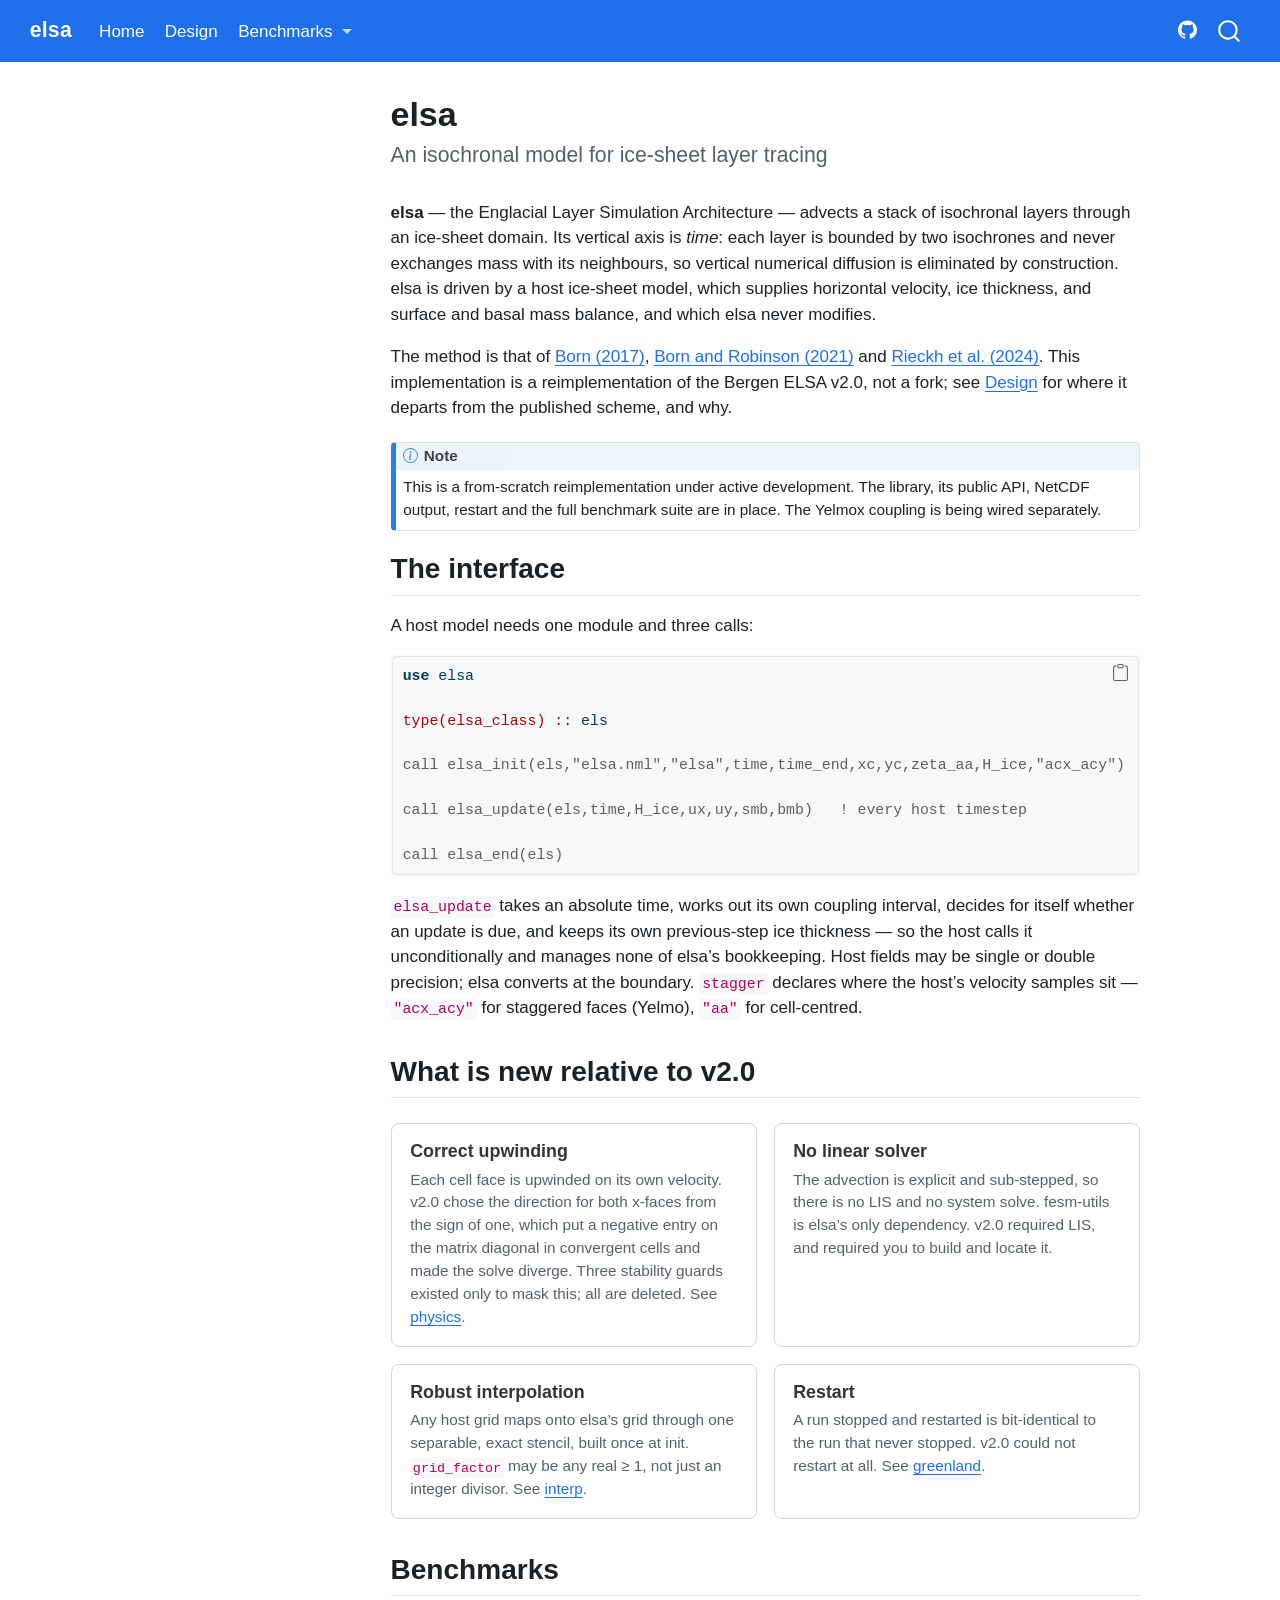
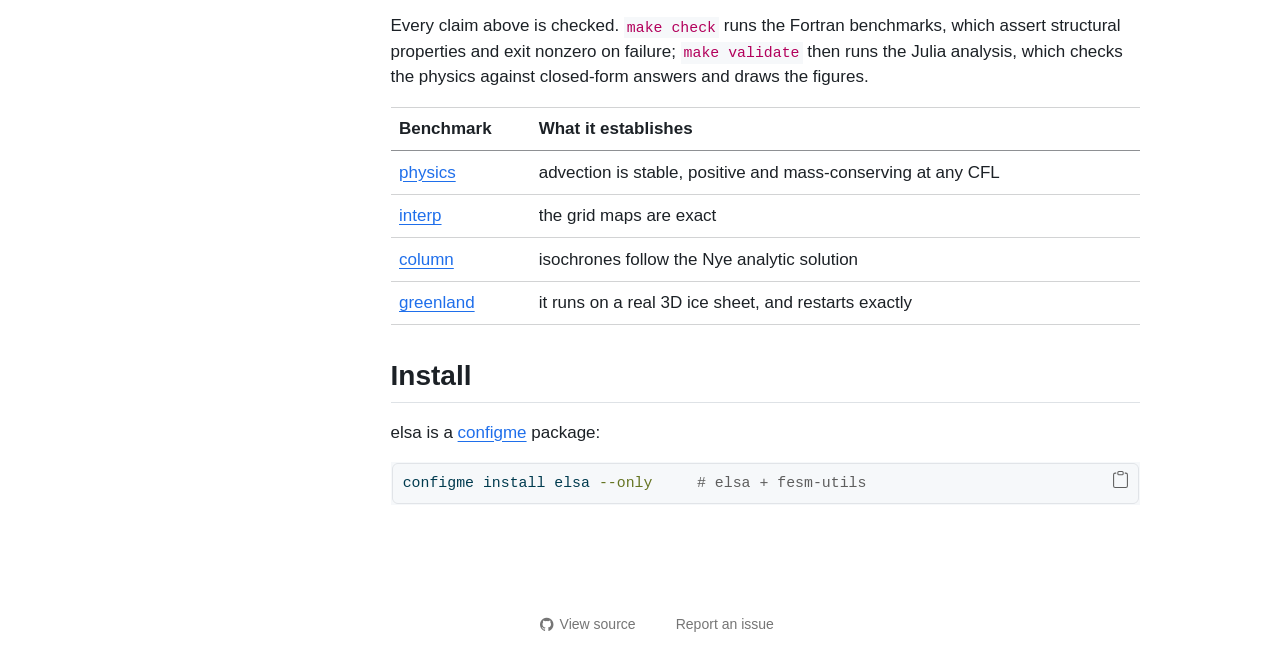
==== index.html @ 22ad540d "Built site for gh-pages" ====
<!DOCTYPE html>
<html xmlns="http://www.w3.org/1999/xhtml" lang="en" xml:lang="en"><head>

<meta charset="utf-8">
<meta name="generator" content="quarto-1.9.38">

<meta name="viewport" content="width=device-width, initial-scale=1.0, user-scalable=yes">


<title>elsa</title>
<style>
/* Default styles provided by pandoc.
** See https://pandoc.org/MANUAL.html#variables-for-html for config info.
*/
code{white-space: pre-wrap;}
span.smallcaps{font-variant: small-caps;}
div.columns{display: flex; gap: min(4vw, 1.5em);}
div.column{flex: auto; overflow-x: auto;}
div.hanging-indent{margin-left: 1.5em; text-indent: -1.5em;}
ul.task-list{list-style: none;}
ul.task-list li input[type="checkbox"] {
  width: 0.8em;
  margin: 0 0.8em 0.2em -1em; /* quarto-specific, see https://github.com/quarto-dev/quarto-cli/issues/4556 */ 
  vertical-align: middle;
}
/* CSS for syntax highlighting */
html { -webkit-text-size-adjust: 100%; }
pre > code.sourceCode { white-space: pre; position: relative; }
pre > code.sourceCode > span { display: inline-block; line-height: 1.25; }
pre > code.sourceCode > span:empty { height: 1.2em; }
.sourceCode { overflow: visible; }
code.sourceCode > span { color: inherit; text-decoration: inherit; }
div.sourceCode { margin: 1em 0; }
pre.sourceCode { margin: 0; }
@media screen {
div.sourceCode { overflow: auto; }
}
@media print {
pre > code.sourceCode { white-space: pre-wrap; }
pre > code.sourceCode > span { text-indent: -5em; padding-left: 5em; }
}
pre.numberSource code
  { counter-reset: source-line 0; }
pre.numberSource code > span
  { position: relative; left: -4em; counter-increment: source-line; }
pre.numberSource code > span > a:first-child::before
  { content: counter(source-line);
    position: relative; left: -1em; text-align: right; vertical-align: baseline;
    border: none; display: inline-block;
    -webkit-touch-callout: none; -webkit-user-select: none;
    -khtml-user-select: none; -moz-user-select: none;
    -ms-user-select: none; user-select: none;
    padding: 0 4px; width: 4em;
  }
pre.numberSource { margin-left: 3em;  padding-left: 4px; }
div.sourceCode
  {   }
@media screen {
pre > code.sourceCode > span > a:first-child::before { text-decoration: underline; }
}
</style>


<script src="site_libs/quarto-nav/quarto-nav.js"></script>
<script src="site_libs/quarto-nav/headroom.min.js"></script>
<script src="site_libs/clipboard/clipboard.min.js"></script>
<script src="site_libs/quarto-search/autocomplete.umd.js"></script>
<script src="site_libs/quarto-search/fuse.min.js"></script>
<script src="site_libs/quarto-search/quarto-search.js"></script>
<meta name="quarto:offset" content="./">
<script src="site_libs/quarto-html/quarto.js" type="module"></script>
<script src="site_libs/quarto-html/tabsets/tabsets.js" type="module"></script>
<script src="site_libs/quarto-html/popper.min.js"></script>
<script src="site_libs/quarto-html/tippy.umd.min.js"></script>
<script src="site_libs/quarto-html/anchor.min.js"></script>
<link href="site_libs/quarto-html/tippy.css" rel="stylesheet">
<link href="site_libs/quarto-html/quarto-syntax-highlighting-87aa3f3d30365e420552d067b3910e07.css" rel="stylesheet" id="quarto-text-highlighting-styles">
<script src="site_libs/bootstrap/bootstrap.min.js"></script>
<link href="site_libs/bootstrap/bootstrap-icons.css" rel="stylesheet">
<link href="site_libs/bootstrap/bootstrap-e913f0b6503cdf3d29a396f382914efc.min.css" rel="stylesheet" append-hash="true" id="quarto-bootstrap" data-mode="light">
<script id="quarto-search-options" type="application/json">{
  "location": "navbar",
  "copy-button": false,
  "collapse-after": 3,
  "panel-placement": "end",
  "type": "overlay",
  "limit": 50,
  "keyboard-shortcut": [
    "f",
    "/",
    "s"
  ],
  "show-item-context": false,
  "language": {
    "search-no-results-text": "No results",
    "search-matching-documents-text": "matching documents",
    "search-copy-link-title": "Copy link to search",
    "search-hide-matches-text": "Hide additional matches",
    "search-more-match-text": "more match in this document",
    "search-more-matches-text": "more matches in this document",
    "search-clear-button-title": "Clear",
    "search-text-placeholder": "",
    "search-detached-cancel-button-title": "Cancel",
    "search-submit-button-title": "Submit",
    "search-label": "Search"
  }
}</script>


</head>

<body class="nav-sidebar floating nav-fixed fullcontent quarto-light">

<div id="quarto-search-results"></div>
  <header id="quarto-header" class="headroom fixed-top">
    <nav class="navbar navbar-expand-lg " data-bs-theme="dark">
      <div class="navbar-container container-fluid">
      <div class="navbar-brand-container mx-auto">
    <a class="navbar-brand" href="./index.html">
    <span class="navbar-title">elsa</span>
    </a>
  </div>
            <div id="quarto-search" class="" title="Search"></div>
          <button class="navbar-toggler" type="button" data-bs-toggle="collapse" data-bs-target="#navbarCollapse" aria-controls="navbarCollapse" role="menu" aria-expanded="false" aria-label="Toggle navigation" onclick="if (window.quartoToggleHeadroom) { window.quartoToggleHeadroom(); }">
  <span class="navbar-toggler-icon"></span>
</button>
          <div class="collapse navbar-collapse" id="navbarCollapse">
            <ul class="navbar-nav navbar-nav-scroll me-auto">
  <li class="nav-item">
    <a class="nav-link active" href="./index.html" aria-current="page"> 
<span class="menu-text">Home</span></a>
  </li>  
  <li class="nav-item">
    <a class="nav-link" href="./design.html"> 
<span class="menu-text">Design</span></a>
  </li>  
  <li class="nav-item dropdown ">
    <a class="nav-link dropdown-toggle" href="#" id="nav-menu-benchmarks" role="link" data-bs-toggle="dropdown" aria-expanded="false">
 <span class="menu-text">Benchmarks</span>
    </a>
    <ul class="dropdown-menu" aria-labelledby="nav-menu-benchmarks">    
        <li>
    <a class="dropdown-item" href="./benchmarks/physics.html">
 <span class="dropdown-text">physics — advection &amp; layer kernels</span></a>
  </li>  
        <li>
    <a class="dropdown-item" href="./benchmarks/interp.html">
 <span class="dropdown-text">interp — grid mapping</span></a>
  </li>  
        <li>
    <a class="dropdown-item" href="./benchmarks/column.html">
 <span class="dropdown-text">column — Nye analytic</span></a>
  </li>  
        <li>
    <a class="dropdown-item" href="./benchmarks/greenland.html">
 <span class="dropdown-text">greenland — 3D offline</span></a>
  </li>  
    </ul>
  </li>
</ul>
            <ul class="navbar-nav navbar-nav-scroll ms-auto">
  <li class="nav-item compact">
    <a class="nav-link" href="https://github.com/fesmc/elsa"> <i class="bi bi-github" role="img" aria-label="GitHub">
</i> 
<span class="menu-text"></span></a>
  </li>  
</ul>
          </div> <!-- /navcollapse -->
            <div class="quarto-navbar-tools">
</div>
      </div> <!-- /container-fluid -->
    </nav>
  <nav class="quarto-secondary-nav">
    <div class="container-fluid d-flex">
      <button type="button" class="quarto-btn-toggle btn" data-bs-toggle="collapse" role="button" data-bs-target=".quarto-sidebar-collapse-item" aria-controls="quarto-sidebar" aria-expanded="false" aria-label="Toggle sidebar navigation" onclick="if (window.quartoToggleHeadroom) { window.quartoToggleHeadroom(); }">
        <i class="bi bi-layout-text-sidebar-reverse"></i>
      </button>
        <nav class="quarto-page-breadcrumbs" aria-label="breadcrumb"><ol class="breadcrumb"><li class="breadcrumb-item">elsa</li></ol></nav>
        <a class="flex-grow-1" role="navigation" data-bs-toggle="collapse" data-bs-target=".quarto-sidebar-collapse-item" aria-controls="quarto-sidebar" aria-expanded="false" aria-label="Toggle sidebar navigation" onclick="if (window.quartoToggleHeadroom) { window.quartoToggleHeadroom(); }">      
        </a>
    </div>
  </nav>
</header>
<!-- content -->
<div id="quarto-content" class="quarto-container page-columns page-rows-contents page-layout-article page-navbar">
<!-- sidebar -->
  <nav id="quarto-sidebar" class="sidebar collapse collapse-horizontal quarto-sidebar-collapse-item sidebar-navigation floating overflow-auto">
</nav>
<div id="quarto-sidebar-glass" class="quarto-sidebar-collapse-item" data-bs-toggle="collapse" data-bs-target=".quarto-sidebar-collapse-item"></div>
<!-- margin-sidebar -->
    
<!-- main -->
<main class="content" id="quarto-document-content">

<header id="title-block-header" class="quarto-title-block default">
<div class="quarto-title">
<h1 class="title">elsa</h1>
<p class="subtitle lead">An isochronal model for ice-sheet layer tracing</p>
</div>



<div class="quarto-title-meta">

    
  
    
  </div>
  


</header>


<p><strong>elsa</strong> — the Englacial Layer Simulation Architecture — advects a stack of isochronal layers through an ice-sheet domain. Its vertical axis is <em>time</em>: each layer is bounded by two isochrones and never exchanges mass with its neighbours, so vertical numerical diffusion is eliminated by construction. elsa is driven by a host ice-sheet model, which supplies horizontal velocity, ice thickness, and surface and basal mass balance, and which elsa never modifies.</p>
<p>The method is that of <a href="https://doi.org/10.1017/jog.2016.111">Born (2017)</a>, <a href="https://doi.org/10.5194/tc-15-4539-2021">Born and Robinson (2021)</a> and <a href="https://doi.org/10.5194/gmd-17-6987-2024">Rieckh et al.&nbsp;(2024)</a>. This implementation is a reimplementation of the Bergen ELSA v2.0, not a fork; see <a href="./design.html">Design</a> for where it departs from the published scheme, and why.</p>
<div class="callout callout-style-default callout-note callout-titled">
<div class="callout-header d-flex align-content-center">
<div class="callout-icon-container">
<i class="callout-icon"></i>
</div>
<div class="callout-title-container flex-fill">
Note
</div>
</div>
<div class="callout-body-container callout-body">
<p>This is a from-scratch reimplementation under active development. The library, its public API, NetCDF output, restart and the full benchmark suite are in place. The Yelmox coupling is being wired separately.</p>
</div>
</div>
<section id="the-interface" class="level2">
<h2 class="anchored" data-anchor-id="the-interface">The interface</h2>
<p>A host model needs one module and three calls:</p>
<div class="code-copy-outer-scaffold"><div class="sourceCode" id="cb1"><pre class="sourceCode fortran code-with-copy"><code class="sourceCode fortranfixed"><span id="cb1-1"><a href="#cb1-1" aria-hidden="true" tabindex="-1"></a><span class="kw">use</span> elsa</span>
<span id="cb1-2"><a href="#cb1-2" aria-hidden="true" tabindex="-1"></a></span>
<span id="cb1-3"><a href="#cb1-3" aria-hidden="true" tabindex="-1"></a><span class="dt">type(elsa_class)</span> <span class="dt">::</span> els</span>
<span id="cb1-4"><a href="#cb1-4" aria-hidden="true" tabindex="-1"></a></span>
<span id="cb1-5"><a href="#cb1-5" aria-hidden="true" tabindex="-1"></a><span class="co">call elsa_init(els,"elsa.nml","elsa",time,time_end,xc,yc,zeta_aa,H_ice,"acx_acy")</span></span>
<span id="cb1-6"><a href="#cb1-6" aria-hidden="true" tabindex="-1"></a></span>
<span id="cb1-7"><a href="#cb1-7" aria-hidden="true" tabindex="-1"></a><span class="co">call elsa_update(els,time,H_ice,ux,uy,smb,bmb)   ! every host timestep</span></span>
<span id="cb1-8"><a href="#cb1-8" aria-hidden="true" tabindex="-1"></a></span>
<span id="cb1-9"><a href="#cb1-9" aria-hidden="true" tabindex="-1"></a><span class="co">call elsa_end(els)</span></span></code></pre></div><button title="Copy to Clipboard" class="code-copy-button"><i class="bi"></i></button></div>
<p><code>elsa_update</code> takes an absolute time, works out its own coupling interval, decides for itself whether an update is due, and keeps its own previous-step ice thickness — so the host calls it unconditionally and manages none of elsa’s bookkeeping. Host fields may be single or double precision; elsa converts at the boundary. <code>stagger</code> declares where the host’s velocity samples sit — <code>"acx_acy"</code> for staggered faces (Yelmo), <code>"aa"</code> for cell-centred.</p>
</section>
<section id="what-is-new-relative-to-v2.0" class="level2">
<h2 class="anchored" data-anchor-id="what-is-new-relative-to-v2.0">What is new relative to v2.0</h2>
<div class="pkg-grid">
<section id="correct-upwinding" class="level3 pkg-card">
<h3 class="anchored" data-anchor-id="correct-upwinding">Correct upwinding</h3>
<p>Each cell face is upwinded on its own velocity. v2.0 chose the direction for both x-faces from the sign of one, which put a negative entry on the matrix diagonal in convergent cells and made the solve diverge. Three stability guards existed only to mask this; all are deleted. See <a href="./benchmarks/physics.html">physics</a>.</p>
</section>
<section id="no-linear-solver" class="level3 pkg-card">
<h3 class="anchored" data-anchor-id="no-linear-solver">No linear solver</h3>
<p>The advection is explicit and sub-stepped, so there is no LIS and no system solve. fesm-utils is elsa’s only dependency. v2.0 required LIS, and required you to build and locate it.</p>
</section>
<section id="robust-interpolation" class="level3 pkg-card">
<h3 class="anchored" data-anchor-id="robust-interpolation">Robust interpolation</h3>
<p>Any host grid maps onto elsa’s grid through one separable, exact stencil, built once at init. <code>grid_factor</code> may be any real ≥ 1, not just an integer divisor. See <a href="./benchmarks/interp.html">interp</a>.</p>
</section>
<section id="restart" class="level3 pkg-card">
<h3 class="anchored" data-anchor-id="restart">Restart</h3>
<p>A run stopped and restarted is bit-identical to the run that never stopped. v2.0 could not restart at all. See <a href="./benchmarks/greenland.html">greenland</a>.</p>
</section>
</div>
</section>
<section id="benchmarks" class="level2">
<h2 class="anchored" data-anchor-id="benchmarks">Benchmarks</h2>
<p>Every claim above is checked. <code>make check</code> runs the Fortran benchmarks, which assert structural properties and exit nonzero on failure; <code>make validate</code> then runs the Julia analysis, which checks the physics against closed-form answers and draws the figures.</p>
<table class="caption-top table">
<thead>
<tr class="header">
<th>Benchmark</th>
<th>What it establishes</th>
</tr>
</thead>
<tbody>
<tr class="odd">
<td><a href="./benchmarks/physics.html">physics</a></td>
<td>advection is stable, positive and mass-conserving at any CFL</td>
</tr>
<tr class="even">
<td><a href="./benchmarks/interp.html">interp</a></td>
<td>the grid maps are exact</td>
</tr>
<tr class="odd">
<td><a href="./benchmarks/column.html">column</a></td>
<td>isochrones follow the Nye analytic solution</td>
</tr>
<tr class="even">
<td><a href="./benchmarks/greenland.html">greenland</a></td>
<td>it runs on a real 3D ice sheet, and restarts exactly</td>
</tr>
</tbody>
</table>
</section>
<section id="install" class="level2">
<h2 class="anchored" data-anchor-id="install">Install</h2>
<p>elsa is a <a href="https://github.com/fesmc/configme">configme</a> package:</p>
<div class="code-copy-outer-scaffold"><div class="sourceCode" id="cb2"><pre class="sourceCode bash code-with-copy"><code class="sourceCode bash"><span id="cb2-1"><a href="#cb2-1" aria-hidden="true" tabindex="-1"></a><span class="ex">configme</span> install elsa <span class="at">--only</span>     <span class="co"># elsa + fesm-utils</span></span></code></pre></div><button title="Copy to Clipboard" class="code-copy-button"><i class="bi"></i></button></div>


</section>

</main> <!-- /main -->
<script id="quarto-html-after-body" type="application/javascript">
  window.document.addEventListener("DOMContentLoaded", function (event) {
    const icon = "";
    const anchorJS = new window.AnchorJS();
    anchorJS.options = {
      placement: 'right',
      icon: icon
    };
    anchorJS.add('.anchored');
    const isCodeAnnotation = (el) => {
      for (const clz of el.classList) {
        if (clz.startsWith('code-annotation-')) {                     
          return true;
        }
      }
      return false;
    }
    const onCopySuccess = function(e) {
      // button target
      const button = e.trigger;
      // don't keep focus
      button.blur();
      // flash "checked"
      button.classList.add('code-copy-button-checked');
      var currentTitle = button.getAttribute("title");
      button.setAttribute("title", "Copied!");
      let tooltip;
      if (window.bootstrap) {
        button.setAttribute("data-bs-toggle", "tooltip");
        button.setAttribute("data-bs-placement", "left");
        button.setAttribute("data-bs-title", "Copied!");
        tooltip = new bootstrap.Tooltip(button, 
          { trigger: "manual", 
            customClass: "code-copy-button-tooltip",
            offset: [0, -8]});
        tooltip.show();    
      }
      setTimeout(function() {
        if (tooltip) {
          tooltip.hide();
          button.removeAttribute("data-bs-title");
          button.removeAttribute("data-bs-toggle");
          button.removeAttribute("data-bs-placement");
        }
        button.setAttribute("title", currentTitle);
        button.classList.remove('code-copy-button-checked');
      }, 1000);
      // clear code selection
      e.clearSelection();
    }
    const getTextToCopy = function(trigger) {
      const outerScaffold = trigger.parentElement.cloneNode(true);
      const codeEl = outerScaffold.querySelector('code');
      for (const childEl of codeEl.children) {
        if (isCodeAnnotation(childEl)) {
          childEl.remove();
        }
      }
      return codeEl.innerText;
    }
    const clipboard = new window.ClipboardJS('.code-copy-button:not([data-in-quarto-modal])', {
      text: getTextToCopy
    });
    clipboard.on('success', onCopySuccess);
    if (window.document.getElementById('quarto-embedded-source-code-modal')) {
      const clipboardModal = new window.ClipboardJS('.code-copy-button[data-in-quarto-modal]', {
        text: getTextToCopy,
        container: window.document.getElementById('quarto-embedded-source-code-modal')
      });
      clipboardModal.on('success', onCopySuccess);
    }
      var localhostRegex = new RegExp(/^(?:http|https):\/\/localhost\:?[0-9]*\//);
      var mailtoRegex = new RegExp(/^mailto:/);
        var filterRegex = new RegExp("https:\/\/fesmc\.github\.io\/elsa\/");
      var isInternal = (href) => {
          return filterRegex.test(href) || localhostRegex.test(href) || mailtoRegex.test(href);
      }
      // Inspect non-navigation links and adorn them if external
     var links = window.document.querySelectorAll('a[href]:not(.nav-link):not(.navbar-brand):not(.toc-action):not(.sidebar-link):not(.sidebar-item-toggle):not(.pagination-link):not(.no-external):not([aria-hidden]):not(.dropdown-item):not(.quarto-navigation-tool):not(.about-link)');
      for (var i=0; i<links.length; i++) {
        const link = links[i];
        if (!isInternal(link.href)) {
          // undo the damage that might have been done by quarto-nav.js in the case of
          // links that we want to consider external
          if (link.dataset.originalHref !== undefined) {
            link.href = link.dataset.originalHref;
          }
        }
      }
    function tippyHover(el, contentFn, onTriggerFn, onUntriggerFn) {
      const config = {
        allowHTML: true,
        maxWidth: 500,
        delay: 100,
        arrow: false,
        appendTo: function(el) {
            return el.parentElement;
        },
        interactive: true,
        interactiveBorder: 10,
        theme: 'quarto',
        placement: 'bottom-start',
      };
      if (contentFn) {
        config.content = contentFn;
      }
      if (onTriggerFn) {
        config.onTrigger = onTriggerFn;
      }
      if (onUntriggerFn) {
        config.onUntrigger = onUntriggerFn;
      }
      window.tippy(el, config); 
    }
    const noterefs = window.document.querySelectorAll('a[role="doc-noteref"]');
    for (var i=0; i<noterefs.length; i++) {
      const ref = noterefs[i];
      tippyHover(ref, function() {
        // use id or data attribute instead here
        let href = ref.getAttribute('data-footnote-href') || ref.getAttribute('href');
        try { href = new URL(href).hash; } catch {}
        const id = href.replace(/^#\/?/, "");
        const note = window.document.getElementById(id);
        if (note) {
          return note.innerHTML;
        } else {
          return "";
        }
      });
    }
    const xrefs = window.document.querySelectorAll('a.quarto-xref');
    const processXRef = (id, note) => {
      // Strip column container classes
      const stripColumnClz = (el) => {
        el.classList.remove("page-full", "page-columns");
        if (el.children) {
          for (const child of el.children) {
            stripColumnClz(child);
          }
        }
      }
      stripColumnClz(note)
      if (id === null || id.startsWith('sec-')) {
        // Special case sections, only their first couple elements
        const container = document.createElement("div");
        if (note.children && note.children.length > 2) {
          container.appendChild(note.children[0].cloneNode(true));
          for (let i = 1; i < note.children.length; i++) {
            const child = note.children[i];
            if (child.tagName === "P" && child.innerText === "") {
              continue;
            } else {
              container.appendChild(child.cloneNode(true));
              break;
            }
          }
          if (window.Quarto?.typesetMath) {
            window.Quarto.typesetMath(container);
          }
          return container.innerHTML
        } else {
          if (window.Quarto?.typesetMath) {
            window.Quarto.typesetMath(note);
          }
          return note.innerHTML;
        }
      } else {
        // Remove any anchor links if they are present
        const anchorLink = note.querySelector('a.anchorjs-link');
        if (anchorLink) {
          anchorLink.remove();
        }
        if (window.Quarto?.typesetMath) {
          window.Quarto.typesetMath(note);
        }
        if (note.classList.contains("callout")) {
          return note.outerHTML;
        } else {
          return note.innerHTML;
        }
      }
    }
    for (var i=0; i<xrefs.length; i++) {
      const xref = xrefs[i];
      tippyHover(xref, undefined, function(instance) {
        instance.disable();
        let url = xref.getAttribute('href');
        let hash = undefined; 
        if (url.startsWith('#')) {
          hash = url;
        } else {
          try { hash = new URL(url).hash; } catch {}
        }
        if (hash) {
          const id = hash.replace(/^#\/?/, "");
          const note = window.document.getElementById(id);
          if (note !== null) {
            try {
              const html = processXRef(id, note.cloneNode(true));
              instance.setContent(html);
            } finally {
              instance.enable();
              instance.show();
            }
          } else {
            // See if we can fetch this
            fetch(url.split('#')[0])
            .then(res => res.text())
            .then(html => {
              const parser = new DOMParser();
              const htmlDoc = parser.parseFromString(html, "text/html");
              const note = htmlDoc.getElementById(id);
              if (note !== null) {
                const html = processXRef(id, note);
                instance.setContent(html);
              } 
            }).finally(() => {
              instance.enable();
              instance.show();
            });
          }
        } else {
          // See if we can fetch a full url (with no hash to target)
          // This is a special case and we should probably do some content thinning / targeting
          fetch(url)
          .then(res => res.text())
          .then(html => {
            const parser = new DOMParser();
            const htmlDoc = parser.parseFromString(html, "text/html");
            const note = htmlDoc.querySelector('main.content');
            if (note !== null) {
              // This should only happen for chapter cross references
              // (since there is no id in the URL)
              // remove the first header
              if (note.children.length > 0 && note.children[0].tagName === "HEADER") {
                note.children[0].remove();
              }
              const html = processXRef(null, note);
              instance.setContent(html);
            } 
          }).finally(() => {
            instance.enable();
            instance.show();
          });
        }
      }, function(instance) {
      });
    }
        let selectedAnnoteEl;
        const selectorForAnnotation = ( cell, annotation) => {
          let cellAttr = 'data-code-cell="' + cell + '"';
          let lineAttr = 'data-code-annotation="' +  annotation + '"';
          const selector = 'span[' + cellAttr + '][' + lineAttr + ']';
          return selector;
        }
        const selectCodeLines = (annoteEl) => {
          const doc = window.document;
          const targetCell = annoteEl.getAttribute("data-target-cell");
          const targetAnnotation = annoteEl.getAttribute("data-target-annotation");
          const annoteSpan = window.document.querySelector(selectorForAnnotation(targetCell, targetAnnotation));
          const lines = annoteSpan.getAttribute("data-code-lines").split(",");
          const lineIds = lines.map((line) => {
            return targetCell + "-" + line;
          })
          let top = null;
          let height = null;
          let parent = null;
          if (lineIds.length > 0) {
              //compute the position of the single el (top and bottom and make a div)
              const el = window.document.getElementById(lineIds[0]);
              top = el.offsetTop;
              height = el.offsetHeight;
              parent = el.parentElement.parentElement;
            if (lineIds.length > 1) {
              const lastEl = window.document.getElementById(lineIds[lineIds.length - 1]);
              const bottom = lastEl.offsetTop + lastEl.offsetHeight;
              height = bottom - top;
            }
            if (top !== null && height !== null && parent !== null) {
              // cook up a div (if necessary) and position it 
              let div = window.document.getElementById("code-annotation-line-highlight");
              if (div === null) {
                div = window.document.createElement("div");
                div.setAttribute("id", "code-annotation-line-highlight");
                div.style.position = 'absolute';
                parent.appendChild(div);
              }
              div.style.top = top - 2 + "px";
              div.style.height = height + 4 + "px";
              div.style.left = 0;
              let gutterDiv = window.document.getElementById("code-annotation-line-highlight-gutter");
              if (gutterDiv === null) {
                gutterDiv = window.document.createElement("div");
                gutterDiv.setAttribute("id", "code-annotation-line-highlight-gutter");
                gutterDiv.style.position = 'absolute';
                const codeCell = window.document.getElementById(targetCell);
                const gutter = codeCell.querySelector('.code-annotation-gutter');
                gutter.appendChild(gutterDiv);
              }
              gutterDiv.style.top = top - 2 + "px";
              gutterDiv.style.height = height + 4 + "px";
            }
            selectedAnnoteEl = annoteEl;
          }
        };
        const unselectCodeLines = () => {
          const elementsIds = ["code-annotation-line-highlight", "code-annotation-line-highlight-gutter"];
          elementsIds.forEach((elId) => {
            const div = window.document.getElementById(elId);
            if (div) {
              div.remove();
            }
          });
          selectedAnnoteEl = undefined;
        };
          // Handle positioning of the toggle
      window.addEventListener(
        "resize",
        throttle(() => {
          elRect = undefined;
          if (selectedAnnoteEl) {
            selectCodeLines(selectedAnnoteEl);
          }
        }, 10)
      );
      function throttle(fn, ms) {
      let throttle = false;
      let timer;
        return (...args) => {
          if(!throttle) { // first call gets through
              fn.apply(this, args);
              throttle = true;
          } else { // all the others get throttled
              if(timer) clearTimeout(timer); // cancel #2
              timer = setTimeout(() => {
                fn.apply(this, args);
                timer = throttle = false;
              }, ms);
          }
        };
      }
        // Attach click handler to the DT
        const annoteDls = window.document.querySelectorAll('dt[data-target-cell]');
        for (const annoteDlNode of annoteDls) {
          annoteDlNode.addEventListener('click', (event) => {
            const clickedEl = event.target;
            if (clickedEl !== selectedAnnoteEl) {
              unselectCodeLines();
              const activeEl = window.document.querySelector('dt[data-target-cell].code-annotation-active');
              if (activeEl) {
                activeEl.classList.remove('code-annotation-active');
              }
              selectCodeLines(clickedEl);
              clickedEl.classList.add('code-annotation-active');
            } else {
              // Unselect the line
              unselectCodeLines();
              clickedEl.classList.remove('code-annotation-active');
            }
          });
        }
    const findCites = (el) => {
      const parentEl = el.parentElement;
      if (parentEl) {
        const cites = parentEl.dataset.cites;
        if (cites) {
          return {
            el,
            cites: cites.split(' ')
          };
        } else {
          return findCites(el.parentElement)
        }
      } else {
        return undefined;
      }
    };
    var bibliorefs = window.document.querySelectorAll('a[role="doc-biblioref"]');
    for (var i=0; i<bibliorefs.length; i++) {
      const ref = bibliorefs[i];
      const citeInfo = findCites(ref);
      if (citeInfo) {
        tippyHover(citeInfo.el, function() {
          var popup = window.document.createElement('div');
          citeInfo.cites.forEach(function(cite) {
            var citeDiv = window.document.createElement('div');
            citeDiv.classList.add('hanging-indent');
            citeDiv.classList.add('csl-entry');
            var biblioDiv = window.document.getElementById('ref-' + cite);
            if (biblioDiv) {
              citeDiv.innerHTML = biblioDiv.innerHTML;
            }
            popup.appendChild(citeDiv);
          });
          return popup.innerHTML;
        });
      }
    }
  });
  </script>
</div> <!-- /content -->




<footer class="footer"><div class="nav-footer"><div class="nav-footer-center"><div class="toc-actions"><ul><li><a href="https://github.com/fesmc/elsa/blob/main/index.qmd" class="toc-action"><i class="bi bi-github"></i>View source</a></li><li><a href="https://github.com/fesmc/elsa/issues/new" class="toc-action"><i class="bi empty"></i>Report an issue</a></li></ul></div></div></div></footer></body></html>
---- site_libs/quarto-html/tippy.css ----
.tippy-box[data-animation=fade][data-state=hidden]{opacity:0}[data-tippy-root]{max-width:calc(100vw - 10px)}.tippy-box{position:relative;background-color:#333;color:#fff;border-radius:4px;font-size:14px;line-height:1.4;white-space:normal;outline:0;transition-property:transform,visibility,opacity}.tippy-box[data-placement^=top]>.tippy-arrow{bottom:0}.tippy-box[data-placement^=top]>.tippy-arrow:before{bottom:-7px;left:0;border-width:8px 8px 0;border-top-color:initial;transform-origin:center top}.tippy-box[data-placement^=bottom]>.tippy-arrow{top:0}.tippy-box[data-placement^=bottom]>.tippy-arrow:before{top:-7px;left:0;border-width:0 8px 8px;border-bottom-color:initial;transform-origin:center bottom}.tippy-box[data-placement^=left]>.tippy-arrow{right:0}.tippy-box[data-placement^=left]>.tippy-arrow:before{border-width:8px 0 8px 8px;border-left-color:initial;right:-7px;transform-origin:center left}.tippy-box[data-placement^=right]>.tippy-arrow{left:0}.tippy-box[data-placement^=right]>.tippy-arrow:before{left:-7px;border-width:8px 8px 8px 0;border-right-color:initial;transform-origin:center right}.tippy-box[data-inertia][data-state=visible]{transition-timing-function:cubic-bezier(.54,1.5,.38,1.11)}.tippy-arrow{width:16px;height:16px;color:#333}.tippy-arrow:before{content:"";position:absolute;border-color:transparent;border-style:solid}.tippy-content{position:relative;padding:5px 9px;z-index:1}
---- site_libs/quarto-html/quarto-syntax-highlighting-87aa3f3d30365e420552d067b3910e07.css ----
/* quarto syntax highlight colors */
:root {
  --quarto-hl-ot-color: #003B4F;
  --quarto-hl-at-color: #657422;
  --quarto-hl-ss-color: #20794D;
  --quarto-hl-an-color: #5E5E5E;
  --quarto-hl-fu-color: #4758AB;
  --quarto-hl-st-color: #20794D;
  --quarto-hl-cf-color: #003B4F;
  --quarto-hl-op-color: #5E5E5E;
  --quarto-hl-er-color: #AD0000;
  --quarto-hl-bn-color: #AD0000;
  --quarto-hl-al-color: #AD0000;
  --quarto-hl-va-color: #111111;
  --quarto-hl-bu-color: inherit;
  --quarto-hl-ex-color: inherit;
  --quarto-hl-pp-color: #AD0000;
  --quarto-hl-in-color: #5E5E5E;
  --quarto-hl-vs-color: #20794D;
  --quarto-hl-wa-color: #5E5E5E;
  --quarto-hl-do-color: #5E5E5E;
  --quarto-hl-im-color: #00769E;
  --quarto-hl-ch-color: #20794D;
  --quarto-hl-dt-color: #AD0000;
  --quarto-hl-fl-color: #AD0000;
  --quarto-hl-co-color: #5E5E5E;
  --quarto-hl-cv-color: #5E5E5E;
  --quarto-hl-cn-color: #8f5902;
  --quarto-hl-sc-color: #5E5E5E;
  --quarto-hl-dv-color: #AD0000;
  --quarto-hl-kw-color: #003B4F;
}

/* other quarto variables */
:root {
  --quarto-font-monospace: "SFMono-Regular", "Menlo", "Consolas", monospace;
}

/* syntax highlight based on Pandoc's rules */
pre > code.sourceCode > span {
  color: #003B4F;
}

code.sourceCode > span {
  color: #003B4F;
}

div.sourceCode,
div.sourceCode pre.sourceCode {
  color: #003B4F;
}

/* Normal */
code span {
  color: #003B4F;
}

/* Alert */
code span.al {
  color: #AD0000;
  font-style: inherit;
}

/* Annotation */
code span.an {
  color: #5E5E5E;
  font-style: inherit;
}

/* Attribute */
code span.at {
  color: #657422;
  font-style: inherit;
}

/* BaseN */
code span.bn {
  color: #AD0000;
  font-style: inherit;
}

/* BuiltIn */
code span.bu {
  font-style: inherit;
}

/* ControlFlow */
code span.cf {
  color: #003B4F;
  font-weight: bold;
  font-style: inherit;
}

/* Char */
code span.ch {
  color: #20794D;
  font-style: inherit;
}

/* Constant */
code span.cn {
  color: #8f5902;
  font-style: inherit;
}

/* Comment */
code span.co {
  color: #5E5E5E;
  font-style: inherit;
}

/* CommentVar */
code span.cv {
  color: #5E5E5E;
  font-style: italic;
}

/* Documentation */
code span.do {
  color: #5E5E5E;
  font-style: italic;
}

/* DataType */
code span.dt {
  color: #AD0000;
  font-style: inherit;
}

/* DecVal */
code span.dv {
  color: #AD0000;
  font-style: inherit;
}

/* Error */
code span.er {
  color: #AD0000;
  font-style: inherit;
}

/* Extension */
code span.ex {
  font-style: inherit;
}

/* Float */
code span.fl {
  color: #AD0000;
  font-style: inherit;
}

/* Function */
code span.fu {
  color: #4758AB;
  font-style: inherit;
}

/* Import */
code span.im {
  color: #00769E;
  font-style: inherit;
}

/* Information */
code span.in {
  color: #5E5E5E;
  font-style: inherit;
}

/* Keyword */
code span.kw {
  color: #003B4F;
  font-weight: bold;
  font-style: inherit;
}

/* Operator */
code span.op {
  color: #5E5E5E;
  font-style: inherit;
}

/* Other */
code span.ot {
  color: #003B4F;
  font-style: inherit;
}

/* Preprocessor */
code span.pp {
  color: #AD0000;
  font-style: inherit;
}

/* SpecialChar */
code span.sc {
  color: #5E5E5E;
  font-style: inherit;
}

/* SpecialString */
code span.ss {
  color: #20794D;
  font-style: inherit;
}

/* String */
code span.st {
  color: #20794D;
  font-style: inherit;
}

/* Variable */
code span.va {
  color: #111111;
  font-style: inherit;
}

/* VerbatimString */
code span.vs {
  color: #20794D;
  font-style: inherit;
}

/* Warning */
code span.wa {
  color: #5E5E5E;
  font-style: italic;
}

.prevent-inlining {
  content: "</";
}

/*# sourceMappingURL=845fda553ff2853b015956b11ad54a41.css.map */
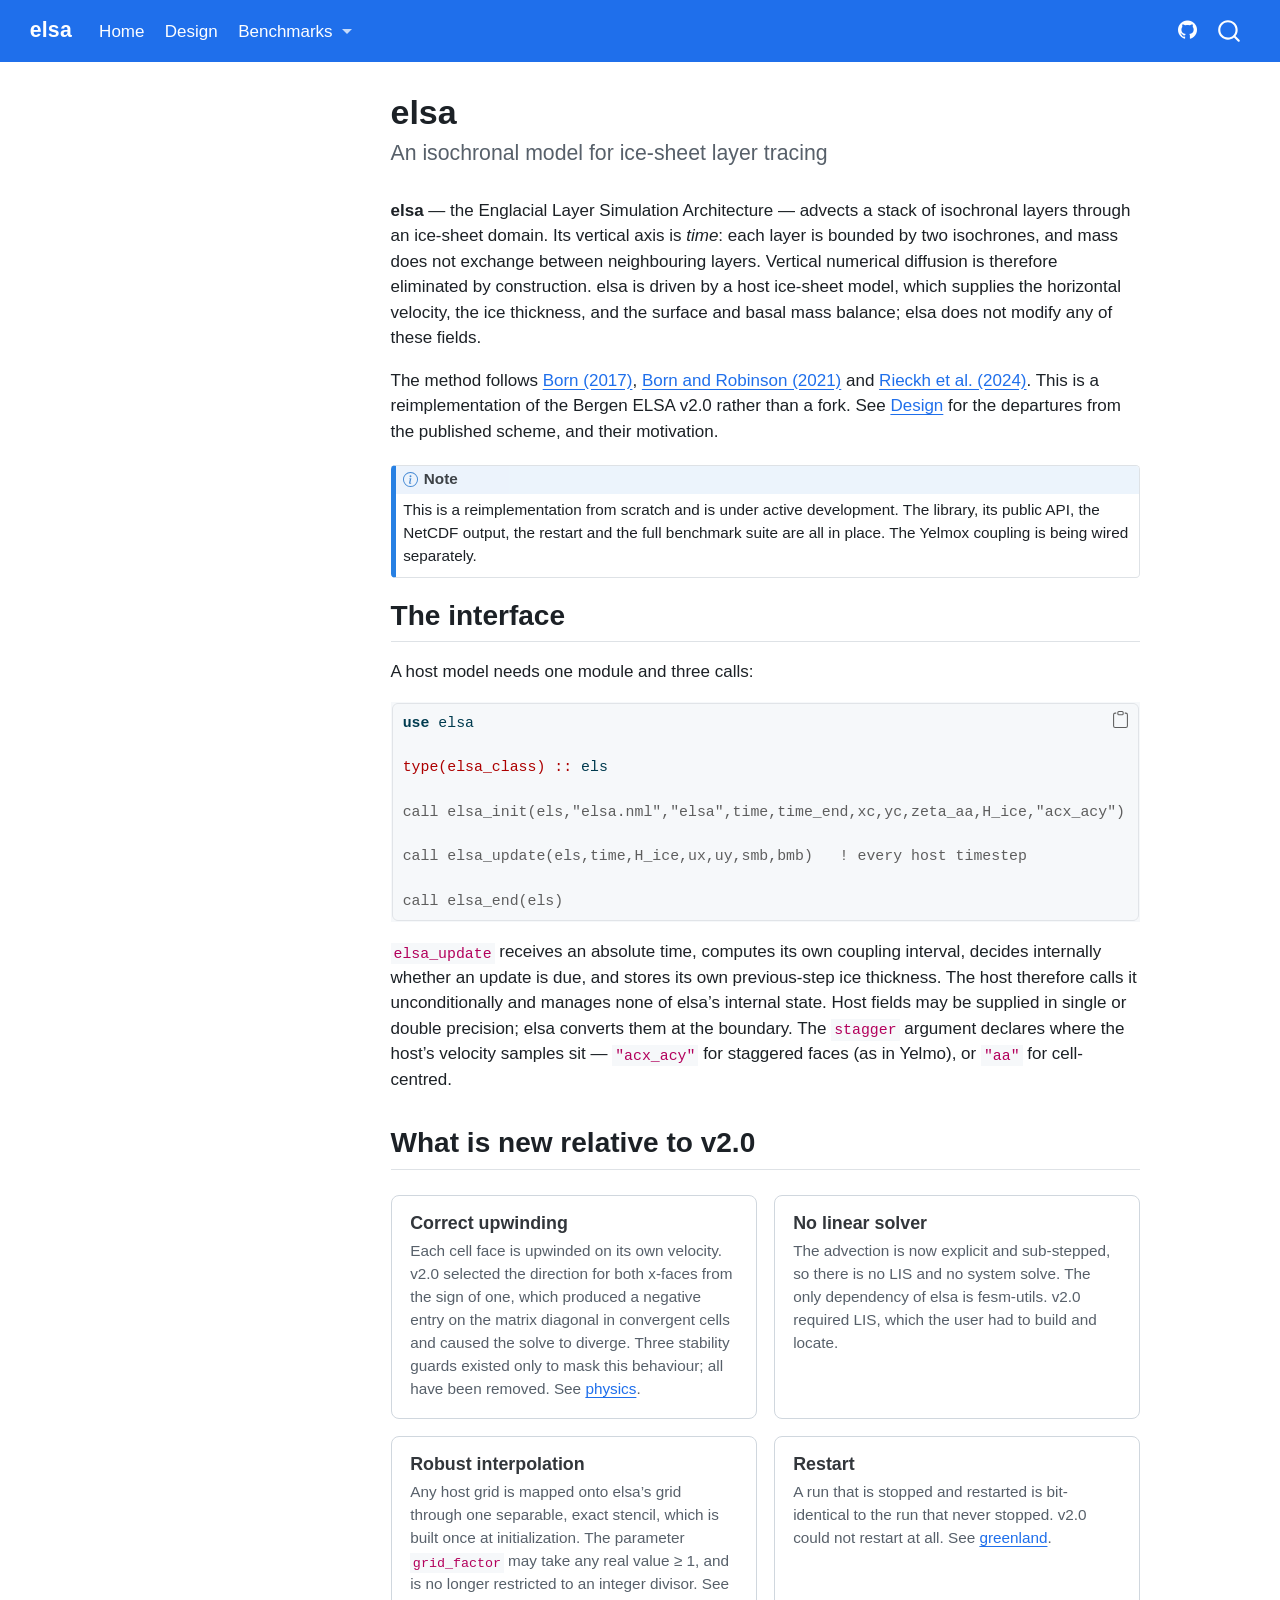
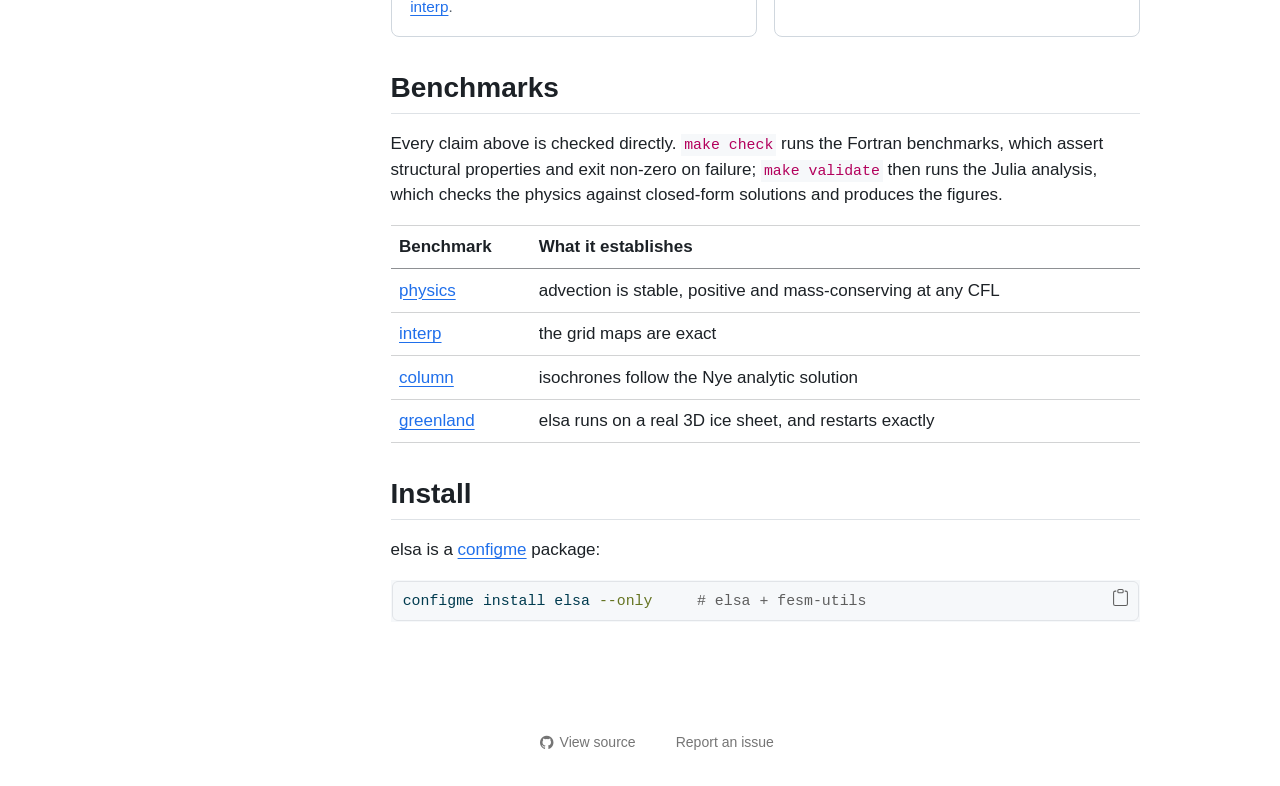
==== commit 88b21128: "Built site for gh-pages" ====
--- a/index.html
+++ b/index.html
@@ -2,7 +2,7 @@
 <html xmlns="http://www.w3.org/1999/xhtml" lang="en" xml:lang="en"><head>
 
 <meta charset="utf-8">
-<meta name="generator" content="quarto-1.9.38">
+<meta name="generator" content="quarto-1.10.18">
 
 <meta name="viewport" content="width=device-width, initial-scale=1.0, user-scalable=yes">
 
@@ -12,10 +12,13 @@
 /* Default styles provided by pandoc.
 ** See https://pandoc.org/MANUAL.html#variables-for-html for config info.
 */
-code{white-space: pre-wrap;}
 span.smallcaps{font-variant: small-caps;}
-div.columns{display: flex; gap: min(4vw, 1.5em);}
-div.column{flex: auto; overflow-x: auto;}
+div.columns{display: flex; gap: 1.5em;}
+div.column{flex: auto;}
+@media screen {
+div.columns{gap: min(4vw, 1.5em);}
+div.column{overflow-x: auto;}
+}
 div.hanging-indent{margin-left: 1.5em; text-indent: -1.5em;}
 ul.task-list{list-style: none;}
 ul.task-list li input[type="checkbox"] {
@@ -74,10 +77,10 @@
 <script src="site_libs/quarto-html/tippy.umd.min.js"></script>
 <script src="site_libs/quarto-html/anchor.min.js"></script>
 <link href="site_libs/quarto-html/tippy.css" rel="stylesheet">
-<link href="site_libs/quarto-html/quarto-syntax-highlighting-87aa3f3d30365e420552d067b3910e07.css" rel="stylesheet" id="quarto-text-highlighting-styles">
+<link href="site_libs/quarto-html/quarto-syntax-highlighting-4bc5be01c2d65b4ed28e24e5192a5bc4.css" rel="stylesheet" id="quarto-text-highlighting-styles">
 <script src="site_libs/bootstrap/bootstrap.min.js"></script>
 <link href="site_libs/bootstrap/bootstrap-icons.css" rel="stylesheet">
-<link href="site_libs/bootstrap/bootstrap-e913f0b6503cdf3d29a396f382914efc.min.css" rel="stylesheet" append-hash="true" id="quarto-bootstrap" data-mode="light">
+<link href="site_libs/bootstrap/bootstrap-7769c04541ead5cc9ef5ac528d4cd327.min.css" rel="stylesheet" append-hash="true" id="quarto-bootstrap" data-mode="light">
 <script id="quarto-search-options" type="application/json">{
   "location": "navbar",
   "copy-button": false,
@@ -212,8 +215,8 @@
 </header>
 
 
-<p><strong>elsa</strong> — the Englacial Layer Simulation Architecture — advects a stack of isochronal layers through an ice-sheet domain. Its vertical axis is <em>time</em>: each layer is bounded by two isochrones and never exchanges mass with its neighbours, so vertical numerical diffusion is eliminated by construction. elsa is driven by a host ice-sheet model, which supplies horizontal velocity, ice thickness, and surface and basal mass balance, and which elsa never modifies.</p>
-<p>The method is that of <a href="https://doi.org/10.1017/jog.2016.111">Born (2017)</a>, <a href="https://doi.org/10.5194/tc-15-4539-2021">Born and Robinson (2021)</a> and <a href="https://doi.org/10.5194/gmd-17-6987-2024">Rieckh et al.&nbsp;(2024)</a>. This implementation is a reimplementation of the Bergen ELSA v2.0, not a fork; see <a href="./design.html">Design</a> for where it departs from the published scheme, and why.</p>
+<p><strong>elsa</strong> — the Englacial Layer Simulation Architecture — advects a stack of isochronal layers through an ice-sheet domain. Its vertical axis is <em>time</em>: each layer is bounded by two isochrones, and mass does not exchange between neighbouring layers. Vertical numerical diffusion is therefore eliminated by construction. elsa is driven by a host ice-sheet model, which supplies the horizontal velocity, the ice thickness, and the surface and basal mass balance; elsa does not modify any of these fields.</p>
+<p>The method follows <a href="https://doi.org/10.1017/jog.2016.111">Born (2017)</a>, <a href="https://doi.org/10.5194/tc-15-4539-2021">Born and Robinson (2021)</a> and <a href="https://doi.org/10.5194/gmd-17-6987-2024">Rieckh et al.&nbsp;(2024)</a>. This is a reimplementation of the Bergen ELSA v2.0 rather than a fork. See <a href="./design.html">Design</a> for the departures from the published scheme, and their motivation.</p>
 <div class="callout callout-style-default callout-note callout-titled">
 <div class="callout-header d-flex align-content-center">
 <div class="callout-icon-container">
@@ -224,7 +227,7 @@
 </div>
 </div>
 <div class="callout-body-container callout-body">
-<p>This is a from-scratch reimplementation under active development. The library, its public API, NetCDF output, restart and the full benchmark suite are in place. The Yelmox coupling is being wired separately.</p>
+<p>This is a reimplementation from scratch and is under active development. The library, its public API, the NetCDF output, the restart and the full benchmark suite are all in place. The Yelmox coupling is being wired separately.</p>
 </div>
 </div>
 <section id="the-interface" class="level2">
@@ -239,32 +242,32 @@
 <span id="cb1-7"><a href="#cb1-7" aria-hidden="true" tabindex="-1"></a><span class="co">call elsa_update(els,time,H_ice,ux,uy,smb,bmb)   ! every host timestep</span></span>
 <span id="cb1-8"><a href="#cb1-8" aria-hidden="true" tabindex="-1"></a></span>
 <span id="cb1-9"><a href="#cb1-9" aria-hidden="true" tabindex="-1"></a><span class="co">call elsa_end(els)</span></span></code></pre></div><button title="Copy to Clipboard" class="code-copy-button"><i class="bi"></i></button></div>
-<p><code>elsa_update</code> takes an absolute time, works out its own coupling interval, decides for itself whether an update is due, and keeps its own previous-step ice thickness — so the host calls it unconditionally and manages none of elsa’s bookkeeping. Host fields may be single or double precision; elsa converts at the boundary. <code>stagger</code> declares where the host’s velocity samples sit — <code>"acx_acy"</code> for staggered faces (Yelmo), <code>"aa"</code> for cell-centred.</p>
+<p><code>elsa_update</code> receives an absolute time, computes its own coupling interval, decides internally whether an update is due, and stores its own previous-step ice thickness. The host therefore calls it unconditionally and manages none of elsa’s internal state. Host fields may be supplied in single or double precision; elsa converts them at the boundary. The <code>stagger</code> argument declares where the host’s velocity samples sit — <code>"acx_acy"</code> for staggered faces (as in Yelmo), or <code>"aa"</code> for cell-centred.</p>
 </section>
 <section id="what-is-new-relative-to-v2.0" class="level2">
 <h2 class="anchored" data-anchor-id="what-is-new-relative-to-v2.0">What is new relative to v2.0</h2>
 <div class="pkg-grid">
 <section id="correct-upwinding" class="level3 pkg-card">
 <h3 class="anchored" data-anchor-id="correct-upwinding">Correct upwinding</h3>
-<p>Each cell face is upwinded on its own velocity. v2.0 chose the direction for both x-faces from the sign of one, which put a negative entry on the matrix diagonal in convergent cells and made the solve diverge. Three stability guards existed only to mask this; all are deleted. See <a href="./benchmarks/physics.html">physics</a>.</p>
+<p>Each cell face is upwinded on its own velocity. v2.0 selected the direction for both x-faces from the sign of one, which produced a negative entry on the matrix diagonal in convergent cells and caused the solve to diverge. Three stability guards existed only to mask this behaviour; all have been removed. See <a href="./benchmarks/physics.html">physics</a>.</p>
 </section>
 <section id="no-linear-solver" class="level3 pkg-card">
 <h3 class="anchored" data-anchor-id="no-linear-solver">No linear solver</h3>
-<p>The advection is explicit and sub-stepped, so there is no LIS and no system solve. fesm-utils is elsa’s only dependency. v2.0 required LIS, and required you to build and locate it.</p>
+<p>The advection is now explicit and sub-stepped, so there is no LIS and no system solve. The only dependency of elsa is fesm-utils. v2.0 required LIS, which the user had to build and locate.</p>
 </section>
 <section id="robust-interpolation" class="level3 pkg-card">
 <h3 class="anchored" data-anchor-id="robust-interpolation">Robust interpolation</h3>
-<p>Any host grid maps onto elsa’s grid through one separable, exact stencil, built once at init. <code>grid_factor</code> may be any real ≥ 1, not just an integer divisor. See <a href="./benchmarks/interp.html">interp</a>.</p>
+<p>Any host grid is mapped onto elsa’s grid through one separable, exact stencil, which is built once at initialization. The parameter <code>grid_factor</code> may take any real value ≥ 1, and is no longer restricted to an integer divisor. See <a href="./benchmarks/interp.html">interp</a>.</p>
 </section>
 <section id="restart" class="level3 pkg-card">
 <h3 class="anchored" data-anchor-id="restart">Restart</h3>
-<p>A run stopped and restarted is bit-identical to the run that never stopped. v2.0 could not restart at all. See <a href="./benchmarks/greenland.html">greenland</a>.</p>
+<p>A run that is stopped and restarted is bit-identical to the run that never stopped. v2.0 could not restart at all. See <a href="./benchmarks/greenland.html">greenland</a>.</p>
 </section>
 </div>
 </section>
 <section id="benchmarks" class="level2">
 <h2 class="anchored" data-anchor-id="benchmarks">Benchmarks</h2>
-<p>Every claim above is checked. <code>make check</code> runs the Fortran benchmarks, which assert structural properties and exit nonzero on failure; <code>make validate</code> then runs the Julia analysis, which checks the physics against closed-form answers and draws the figures.</p>
+<p>Every claim above is checked directly. <code>make check</code> runs the Fortran benchmarks, which assert structural properties and exit non-zero on failure; <code>make validate</code> then runs the Julia analysis, which checks the physics against closed-form solutions and produces the figures.</p>
 <table class="caption-top table">
 <thead>
 <tr class="header">
@@ -287,7 +290,7 @@
 </tr>
 <tr class="even">
 <td><a href="./benchmarks/greenland.html">greenland</a></td>
-<td>it runs on a real 3D ice sheet, and restarts exactly</td>
+<td>elsa runs on a real 3D ice sheet, and restarts exactly</td>
 </tr>
 </tbody>
 </table>
--- a/site_libs/quarto-html/quarto-syntax-highlighting-4bc5be01c2d65b4ed28e24e5192a5bc4.css
+++ b/site_libs/quarto-html/quarto-syntax-highlighting-4bc5be01c2d65b4ed28e24e5192a5bc4.css
@@ -0,0 +1,236 @@
+/* quarto syntax highlight colors */
+:root {
+  --quarto-hl-ot-color: #003B4F;
+  --quarto-hl-at-color: #657422;
+  --quarto-hl-ss-color: #20794D;
+  --quarto-hl-an-color: #5E5E5E;
+  --quarto-hl-fu-color: #4758AB;
+  --quarto-hl-st-color: #20794D;
+  --quarto-hl-cf-color: #003B4F;
+  --quarto-hl-op-color: #5E5E5E;
+  --quarto-hl-er-color: #AD0000;
+  --quarto-hl-bn-color: #AD0000;
+  --quarto-hl-al-color: #AD0000;
+  --quarto-hl-va-color: #111111;
+  --quarto-hl-bu-color: inherit;
+  --quarto-hl-ex-color: inherit;
+  --quarto-hl-pp-color: #AD0000;
+  --quarto-hl-in-color: #5E5E5E;
+  --quarto-hl-vs-color: #20794D;
+  --quarto-hl-wa-color: #5E5E5E;
+  --quarto-hl-do-color: #5E5E5E;
+  --quarto-hl-im-color: #00769E;
+  --quarto-hl-ch-color: #20794D;
+  --quarto-hl-dt-color: #AD0000;
+  --quarto-hl-fl-color: #AD0000;
+  --quarto-hl-co-color: #5E5E5E;
+  --quarto-hl-cv-color: #5E5E5E;
+  --quarto-hl-cn-color: #8f5902;
+  --quarto-hl-sc-color: #5E5E5E;
+  --quarto-hl-dv-color: #AD0000;
+  --quarto-hl-kw-color: #003B4F;
+}
+
+/* other quarto variables */
+:root {
+  --quarto-font-monospace: "SFMono-Regular", "Menlo", "Consolas", monospace;
+}
+
+/* syntax highlight based on Pandoc's rules */
+pre > code.sourceCode > span {
+  color: #003B4F;
+}
+
+code.sourceCode > span {
+  color: #003B4F;
+}
+
+div.sourceCode,
+div.sourceCode pre.sourceCode {
+  color: #003B4F;
+}
+
+/* Normal */
+code span {
+  color: #003B4F;
+}
+
+/* Alert */
+code span.al {
+  color: #AD0000;
+  font-style: inherit;
+}
+
+/* Annotation */
+code span.an {
+  color: #5E5E5E;
+  font-style: inherit;
+}
+
+/* Attribute */
+code span.at {
+  color: #657422;
+  font-style: inherit;
+}
+
+/* BaseN */
+code span.bn {
+  color: #AD0000;
+  font-style: inherit;
+}
+
+/* BuiltIn */
+code span.bu {
+  font-style: inherit;
+}
+
+/* ControlFlow */
+code span.cf {
+  color: #003B4F;
+  font-weight: bold;
+  font-style: inherit;
+}
+
+/* Char */
+code span.ch {
+  color: #20794D;
+  font-style: inherit;
+}
+
+/* Constant */
+code span.cn {
+  color: #8f5902;
+  font-style: inherit;
+}
+
+/* Comment */
+code span.co {
+  color: #5E5E5E;
+  font-style: inherit;
+}
+
+/* CommentVar */
+code span.cv {
+  color: #5E5E5E;
+  font-style: italic;
+}
+
+/* Documentation */
+code span.do {
+  color: #5E5E5E;
+  font-style: italic;
+}
+
+/* DataType */
+code span.dt {
+  color: #AD0000;
+  font-style: inherit;
+}
+
+/* DecVal */
+code span.dv {
+  color: #AD0000;
+  font-style: inherit;
+}
+
+/* Error */
+code span.er {
+  color: #AD0000;
+  font-style: inherit;
+}
+
+/* Extension */
+code span.ex {
+  font-style: inherit;
+}
+
+/* Float */
+code span.fl {
+  color: #AD0000;
+  font-style: inherit;
+}
+
+/* Function */
+code span.fu {
+  color: #4758AB;
+  font-style: inherit;
+}
+
+/* Import */
+code span.im {
+  color: #00769E;
+  font-style: inherit;
+}
+
+/* Information */
+code span.in {
+  color: #5E5E5E;
+  font-style: inherit;
+}
+
+/* Keyword */
+code span.kw {
+  color: #003B4F;
+  font-weight: bold;
+  font-style: inherit;
+}
+
+/* Operator */
+code span.op {
+  color: #5E5E5E;
+  font-style: inherit;
+}
+
+/* Other */
+code span.ot {
+  color: #003B4F;
+  font-style: inherit;
+}
+
+/* Preprocessor */
+code span.pp {
+  color: #AD0000;
+  font-style: inherit;
+}
+
+/* SpecialChar */
+code span.sc {
+  color: #5E5E5E;
+  font-style: inherit;
+}
+
+/* SpecialString */
+code span.ss {
+  color: #20794D;
+  font-style: inherit;
+}
+
+/* String */
+code span.st {
+  color: #20794D;
+  font-style: inherit;
+}
+
+/* Variable */
+code span.va {
+  color: #111111;
+  font-style: inherit;
+}
+
+/* VerbatimString */
+code span.vs {
+  color: #20794D;
+  font-style: inherit;
+}
+
+/* Warning */
+code span.wa {
+  color: #5E5E5E;
+  font-style: italic;
+}
+
+.prevent-inlining {
+  content: "</";
+}
+
+/*# sourceMappingURL=8c34bc864c234d1664a9a6eb835d2c8b.css.map */
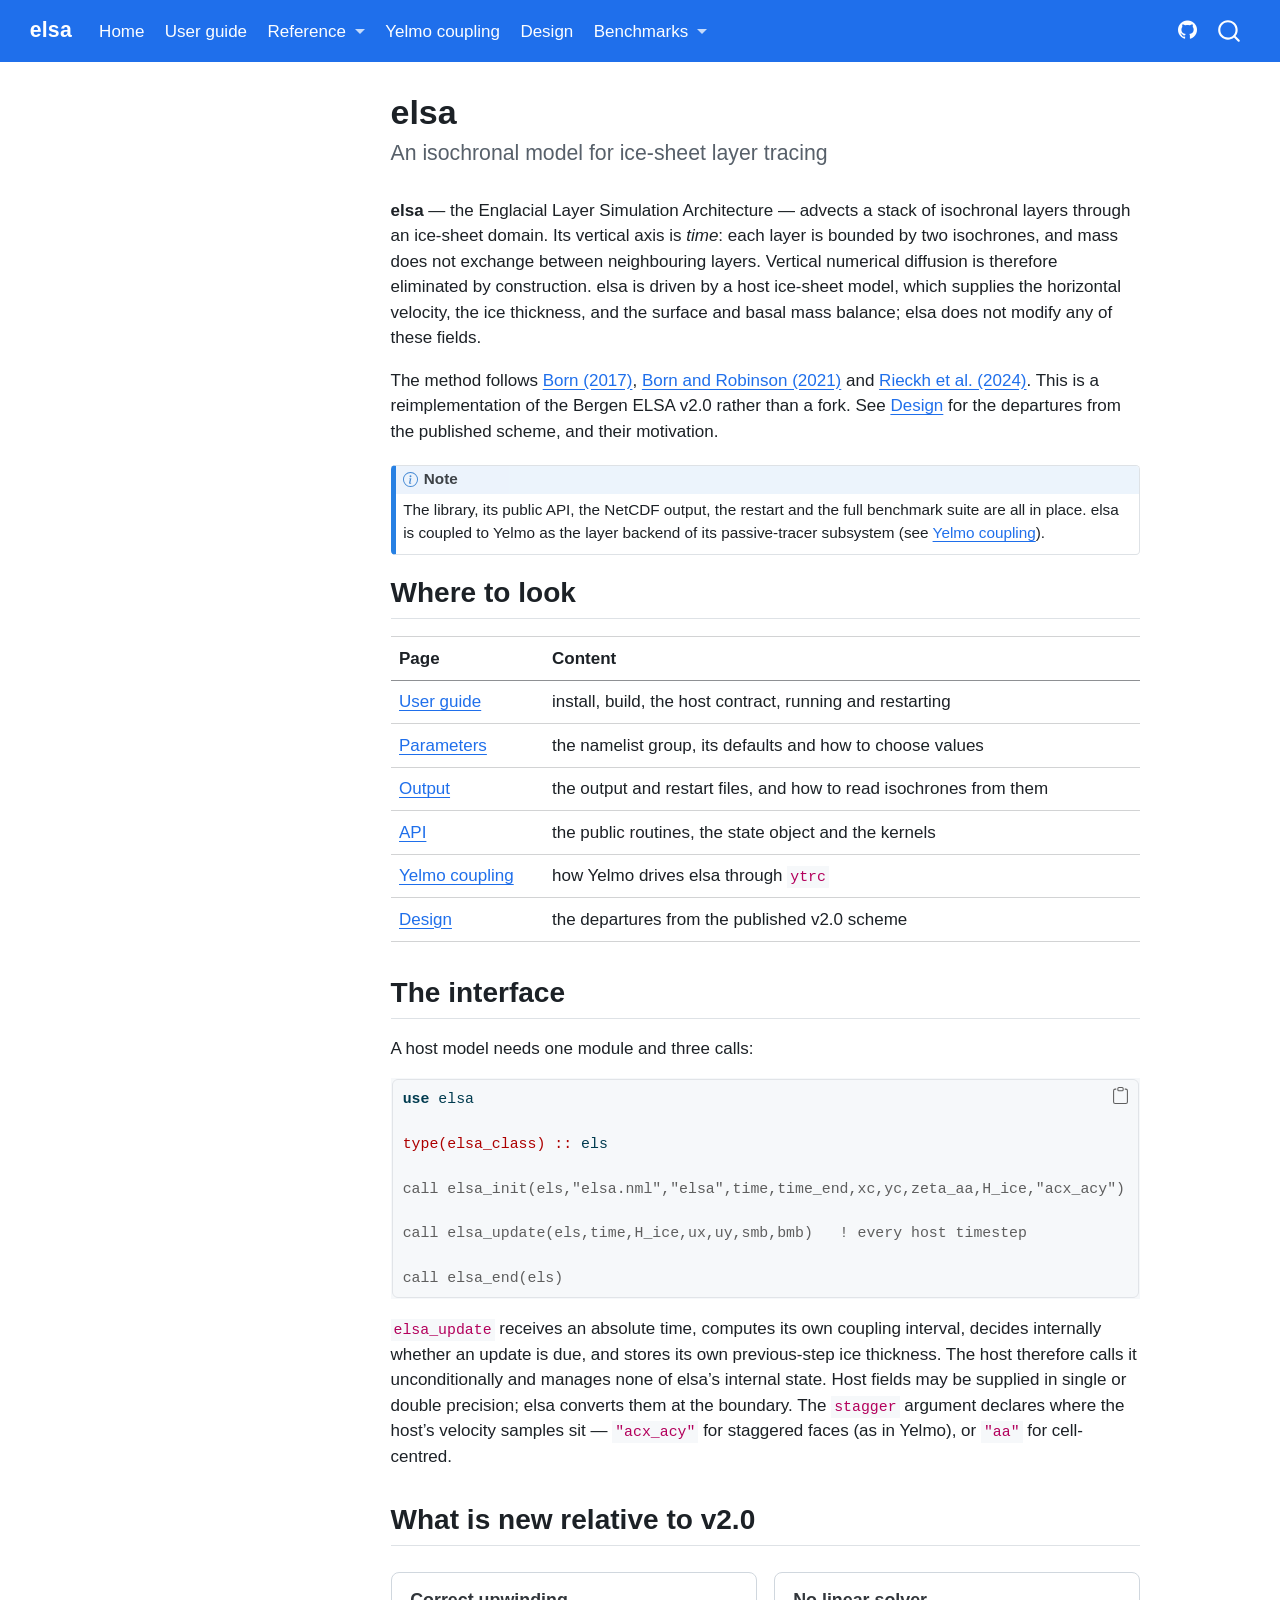
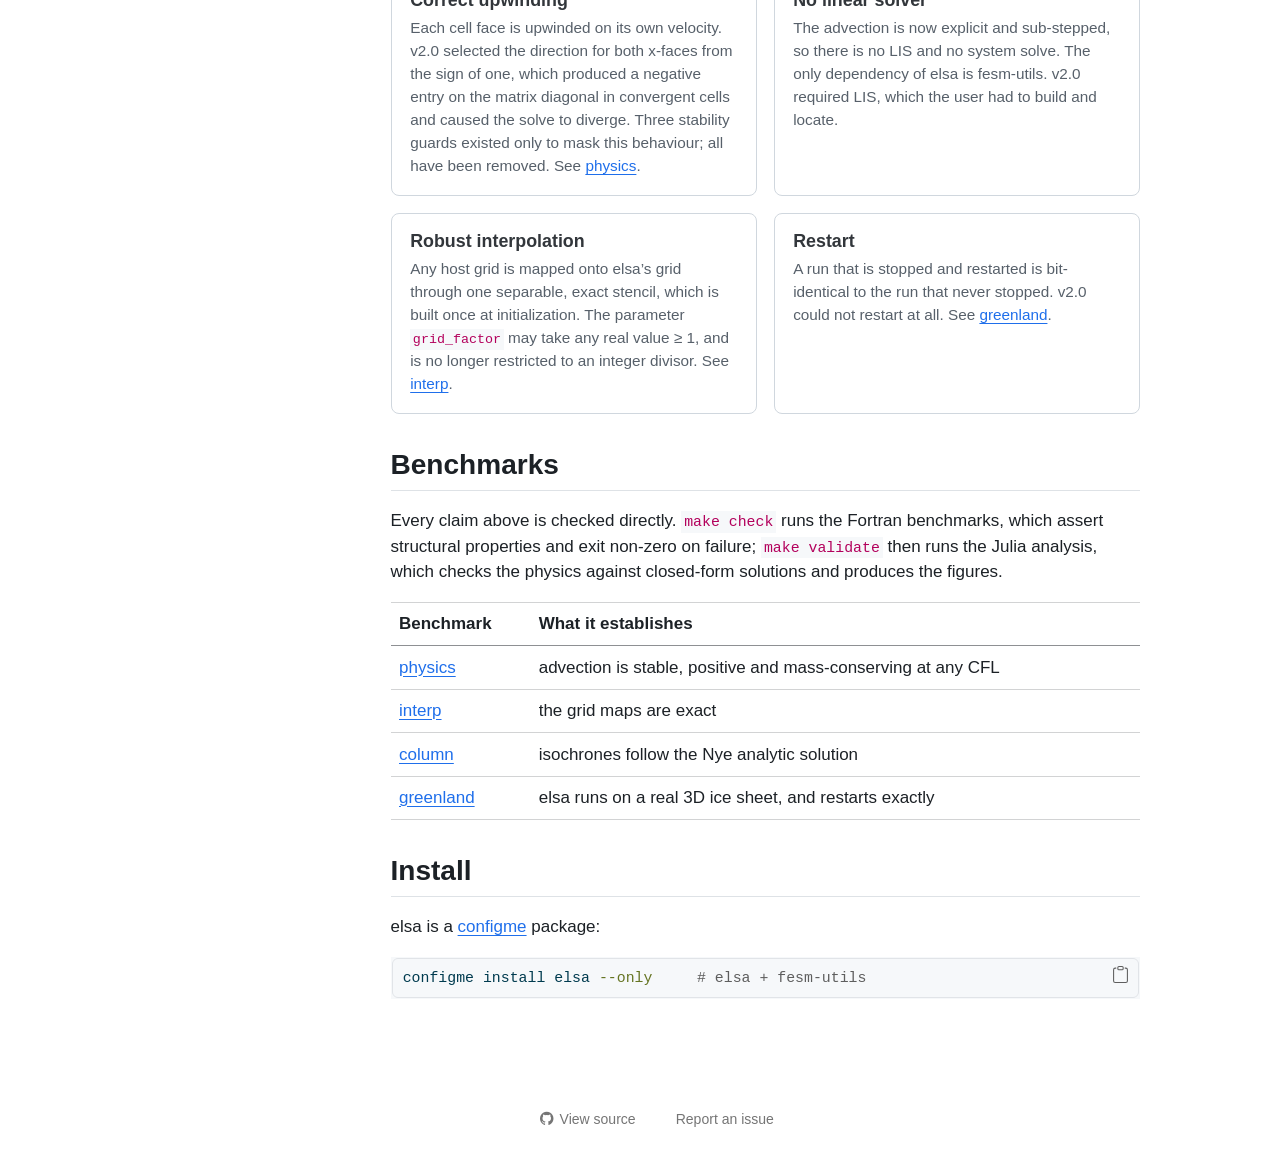
==== commit 26e5face: "Built site for gh-pages" ====
--- a/index.html
+++ b/index.html
@@ -2,7 +2,7 @@
 <html xmlns="http://www.w3.org/1999/xhtml" lang="en" xml:lang="en"><head>
 
 <meta charset="utf-8">
-<meta name="generator" content="quarto-1.10.18">
+<meta name="generator" content="quarto-1.10.19">
 
 <meta name="viewport" content="width=device-width, initial-scale=1.0, user-scalable=yes">
 
@@ -77,10 +77,10 @@
 <script src="site_libs/quarto-html/tippy.umd.min.js"></script>
 <script src="site_libs/quarto-html/anchor.min.js"></script>
 <link href="site_libs/quarto-html/tippy.css" rel="stylesheet">
-<link href="site_libs/quarto-html/quarto-syntax-highlighting-4bc5be01c2d65b4ed28e24e5192a5bc4.css" rel="stylesheet" id="quarto-text-highlighting-styles">
+<link href="site_libs/quarto-html/quarto-syntax-highlighting-d37df8fd7b43e116a420b34c208e916c.css" rel="stylesheet" id="quarto-text-highlighting-styles">
 <script src="site_libs/bootstrap/bootstrap.min.js"></script>
 <link href="site_libs/bootstrap/bootstrap-icons.css" rel="stylesheet">
-<link href="site_libs/bootstrap/bootstrap-7769c04541ead5cc9ef5ac528d4cd327.min.css" rel="stylesheet" append-hash="true" id="quarto-bootstrap" data-mode="light">
+<link href="site_libs/bootstrap/bootstrap-5670cb898449ec630f8b99a19f639e83.min.css" rel="stylesheet" append-hash="true" id="quarto-bootstrap" data-mode="light">
 <script id="quarto-search-options" type="application/json">{
   "location": "navbar",
   "copy-button": false,
@@ -134,6 +134,33 @@
 <span class="menu-text">Home</span></a>
   </li>  
   <li class="nav-item">
+    <a class="nav-link" href="./guide.html"> 
+<span class="menu-text">User guide</span></a>
+  </li>  
+  <li class="nav-item dropdown ">
+    <a class="nav-link dropdown-toggle" href="#" id="nav-menu-reference" role="link" data-bs-toggle="dropdown" aria-expanded="false">
+ <span class="menu-text">Reference</span>
+    </a>
+    <ul class="dropdown-menu" aria-labelledby="nav-menu-reference">    
+        <li>
+    <a class="dropdown-item" href="./parameters.html">
+ <span class="dropdown-text">Parameters</span></a>
+  </li>  
+        <li>
+    <a class="dropdown-item" href="./output.html">
+ <span class="dropdown-text">Output and restart files</span></a>
+  </li>  
+        <li>
+    <a class="dropdown-item" href="./api.html">
+ <span class="dropdown-text">API</span></a>
+  </li>  
+    </ul>
+  </li>
+  <li class="nav-item">
+    <a class="nav-link" href="./yelmo.html"> 
+<span class="menu-text">Yelmo coupling</span></a>
+  </li>  
+  <li class="nav-item">
     <a class="nav-link" href="./design.html"> 
 <span class="menu-text">Design</span></a>
   </li>  
@@ -227,9 +254,46 @@
 </div>
 </div>
 <div class="callout-body-container callout-body">
-<p>This is a reimplementation from scratch and is under active development. The library, its public API, the NetCDF output, the restart and the full benchmark suite are all in place. The Yelmox coupling is being wired separately.</p>
+<p>The library, its public API, the NetCDF output, the restart and the full benchmark suite are all in place. elsa is coupled to Yelmo as the layer backend of its passive-tracer subsystem (see <a href="./yelmo.html">Yelmo coupling</a>).</p>
 </div>
 </div>
+<section id="where-to-look" class="level2">
+<h2 class="anchored" data-anchor-id="where-to-look">Where to look</h2>
+<table class="caption-top table">
+<thead>
+<tr class="header">
+<th>Page</th>
+<th>Content</th>
+</tr>
+</thead>
+<tbody>
+<tr class="odd">
+<td><a href="./guide.html">User guide</a></td>
+<td>install, build, the host contract, running and restarting</td>
+</tr>
+<tr class="even">
+<td><a href="./parameters.html">Parameters</a></td>
+<td>the namelist group, its defaults and how to choose values</td>
+</tr>
+<tr class="odd">
+<td><a href="./output.html">Output</a></td>
+<td>the output and restart files, and how to read isochrones from them</td>
+</tr>
+<tr class="even">
+<td><a href="./api.html">API</a></td>
+<td>the public routines, the state object and the kernels</td>
+</tr>
+<tr class="odd">
+<td><a href="./yelmo.html">Yelmo coupling</a></td>
+<td>how Yelmo drives elsa through <code>ytrc</code></td>
+</tr>
+<tr class="even">
+<td><a href="./design.html">Design</a></td>
+<td>the departures from the published v2.0 scheme</td>
+</tr>
+</tbody>
+</table>
+</section>
 <section id="the-interface" class="level2">
 <h2 class="anchored" data-anchor-id="the-interface">The interface</h2>
 <p>A host model needs one module and three calls:</p>
--- a/site_libs/quarto-html/quarto-syntax-highlighting-d37df8fd7b43e116a420b34c208e916c.css
+++ b/site_libs/quarto-html/quarto-syntax-highlighting-d37df8fd7b43e116a420b34c208e916c.css
@@ -0,0 +1,236 @@
+/* quarto syntax highlight colors */
+:root {
+  --quarto-hl-ot-color: #003B4F;
+  --quarto-hl-at-color: #657422;
+  --quarto-hl-ss-color: #20794D;
+  --quarto-hl-an-color: #5E5E5E;
+  --quarto-hl-fu-color: #4758AB;
+  --quarto-hl-st-color: #20794D;
+  --quarto-hl-cf-color: #003B4F;
+  --quarto-hl-op-color: #5E5E5E;
+  --quarto-hl-er-color: #AD0000;
+  --quarto-hl-bn-color: #AD0000;
+  --quarto-hl-al-color: #AD0000;
+  --quarto-hl-va-color: #111111;
+  --quarto-hl-bu-color: inherit;
+  --quarto-hl-ex-color: inherit;
+  --quarto-hl-pp-color: #AD0000;
+  --quarto-hl-in-color: #5E5E5E;
+  --quarto-hl-vs-color: #20794D;
+  --quarto-hl-wa-color: #5E5E5E;
+  --quarto-hl-do-color: #5E5E5E;
+  --quarto-hl-im-color: #00769E;
+  --quarto-hl-ch-color: #20794D;
+  --quarto-hl-dt-color: #AD0000;
+  --quarto-hl-fl-color: #AD0000;
+  --quarto-hl-co-color: #5E5E5E;
+  --quarto-hl-cv-color: #5E5E5E;
+  --quarto-hl-cn-color: #8f5902;
+  --quarto-hl-sc-color: #5E5E5E;
+  --quarto-hl-dv-color: #AD0000;
+  --quarto-hl-kw-color: #003B4F;
+}
+
+/* other quarto variables */
+:root {
+  --quarto-font-monospace: "SFMono-Regular", "Menlo", "Consolas", monospace;
+}
+
+/* syntax highlight based on Pandoc's rules */
+pre > code.sourceCode > span {
+  color: #003B4F;
+}
+
+code.sourceCode > span {
+  color: #003B4F;
+}
+
+div.sourceCode,
+div.sourceCode pre.sourceCode {
+  color: #003B4F;
+}
+
+/* Normal */
+code span {
+  color: #003B4F;
+}
+
+/* Alert */
+code span.al {
+  color: #AD0000;
+  font-style: inherit;
+}
+
+/* Annotation */
+code span.an {
+  color: #5E5E5E;
+  font-style: inherit;
+}
+
+/* Attribute */
+code span.at {
+  color: #657422;
+  font-style: inherit;
+}
+
+/* BaseN */
+code span.bn {
+  color: #AD0000;
+  font-style: inherit;
+}
+
+/* BuiltIn */
+code span.bu {
+  font-style: inherit;
+}
+
+/* ControlFlow */
+code span.cf {
+  color: #003B4F;
+  font-weight: bold;
+  font-style: inherit;
+}
+
+/* Char */
+code span.ch {
+  color: #20794D;
+  font-style: inherit;
+}
+
+/* Constant */
+code span.cn {
+  color: #8f5902;
+  font-style: inherit;
+}
+
+/* Comment */
+code span.co {
+  color: #5E5E5E;
+  font-style: inherit;
+}
+
+/* CommentVar */
+code span.cv {
+  color: #5E5E5E;
+  font-style: italic;
+}
+
+/* Documentation */
+code span.do {
+  color: #5E5E5E;
+  font-style: italic;
+}
+
+/* DataType */
+code span.dt {
+  color: #AD0000;
+  font-style: inherit;
+}
+
+/* DecVal */
+code span.dv {
+  color: #AD0000;
+  font-style: inherit;
+}
+
+/* Error */
+code span.er {
+  color: #AD0000;
+  font-style: inherit;
+}
+
+/* Extension */
+code span.ex {
+  font-style: inherit;
+}
+
+/* Float */
+code span.fl {
+  color: #AD0000;
+  font-style: inherit;
+}
+
+/* Function */
+code span.fu {
+  color: #4758AB;
+  font-style: inherit;
+}
+
+/* Import */
+code span.im {
+  color: #00769E;
+  font-style: inherit;
+}
+
+/* Information */
+code span.in {
+  color: #5E5E5E;
+  font-style: inherit;
+}
+
+/* Keyword */
+code span.kw {
+  color: #003B4F;
+  font-weight: bold;
+  font-style: inherit;
+}
+
+/* Operator */
+code span.op {
+  color: #5E5E5E;
+  font-style: inherit;
+}
+
+/* Other */
+code span.ot {
+  color: #003B4F;
+  font-style: inherit;
+}
+
+/* Preprocessor */
+code span.pp {
+  color: #AD0000;
+  font-style: inherit;
+}
+
+/* SpecialChar */
+code span.sc {
+  color: #5E5E5E;
+  font-style: inherit;
+}
+
+/* SpecialString */
+code span.ss {
+  color: #20794D;
+  font-style: inherit;
+}
+
+/* String */
+code span.st {
+  color: #20794D;
+  font-style: inherit;
+}
+
+/* Variable */
+code span.va {
+  color: #111111;
+  font-style: inherit;
+}
+
+/* VerbatimString */
+code span.vs {
+  color: #20794D;
+  font-style: inherit;
+}
+
+/* Warning */
+code span.wa {
+  color: #5E5E5E;
+  font-style: italic;
+}
+
+.prevent-inlining {
+  content: "</";
+}
+
+/*# sourceMappingURL=2cb703af006da90838b2e5f7a10ca75e.css.map */
